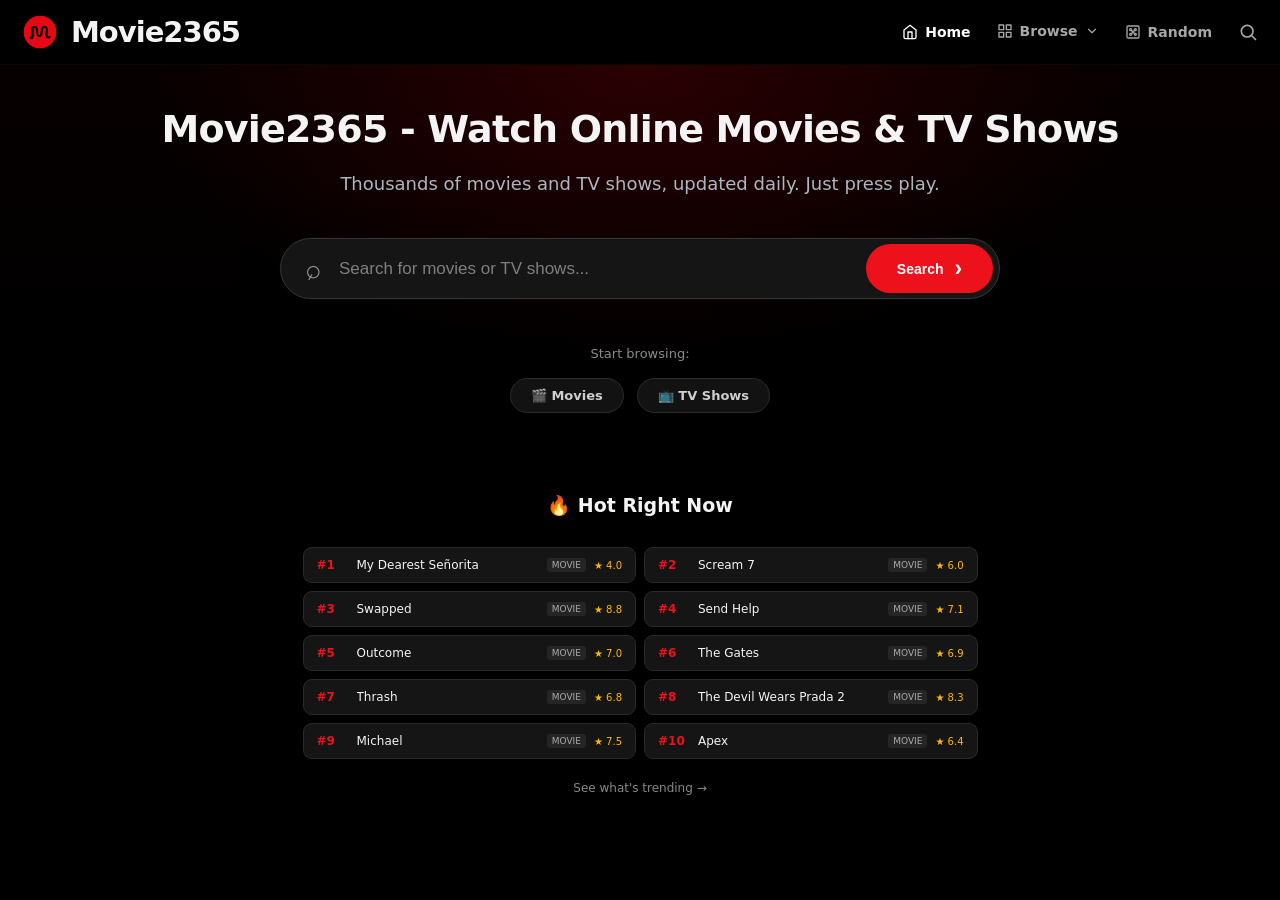
==== index.html @ bbe4cc3d "Update index.html" ====
<!DOCTYPE html>
<html lang="en">
<head>
  <meta charset="UTF-8">
  <meta name="viewport" content="width=device-width, initial-scale=1.0">

  <link rel="icon" href="assets/movie2365-logo.png" type="image/png">

  <title>Movie2365 — Watch Movies</title>

  <link rel="stylesheet" href="styles.css">
</head>

<body data-page="home">

  <!-- =========================
       HEADER
       ========================= -->

  <header class="site-header">

    <a class="brand" href="https://movie2365.github.io">
     <img
       src="assets/movie2365-logo.png"
       alt="Movie2365 logo"
       style="width: 30px !important; height: 36px !important; object-fit: contain; flex: 0 0 36px;"
     >
      <span>Movie2365</span>
    </a>

    <nav>
<nav>

  <!-- Home -->
  <a
    href="https://movie2365.github.io"
    class="nav-link active"
  >

    <svg
      xmlns="http://www.w3.org/2000/svg"
      width="16"
      height="16"
      viewBox="0 0 24 24"
      fill="none"
      stroke="currentColor"
      stroke-width="2"
      stroke-linecap="round"
      stroke-linejoin="round"
      aria-hidden="true"
    >
      <path d="m3 9 9-7 9 7v11a2 2 0 0 1-2 2H5a2 2 0 0 1-2-2z"></path>
      <polyline points="9 22 9 12 15 12 15 22"></polyline>
    </svg>

    <span class="nav-text">Home</span>

  </a>


  <!-- Browse Dropdown -->
  <details class="nav-dropdown">

    <summary
      class="nav-dropdown-toggle"
      aria-label="Browse content categories"
    >

      <svg
        xmlns="http://www.w3.org/2000/svg"
        width="16"
        height="16"
        viewBox="0 0 24 24"
        fill="none"
        stroke="currentColor"
        stroke-width="2"
        stroke-linecap="round"
        stroke-linejoin="round"
        aria-hidden="true"
      >
        <rect x="3" y="3" width="7" height="7"></rect>
        <rect x="14" y="3" width="7" height="7"></rect>
        <rect x="14" y="14" width="7" height="7"></rect>
        <rect x="3" y="14" width="7" height="7"></rect>
      </svg>

      <span class="nav-text">Browse</span>

      <svg
        xmlns="http://www.w3.org/2000/svg"
        width="14"
        height="14"
        viewBox="0 0 24 24"
        fill="none"
        stroke="currentColor"
        stroke-width="2"
        stroke-linecap="round"
        stroke-linejoin="round"
        aria-hidden="true"
      >
        <polyline points="6 9 12 15 18 9"></polyline>
      </svg>

    </summary>


    <div class="nav-dropdown-menu">

      <a
        href="/library/movies/index.html"
        class="nav-dropdown-item"
      >
        🎬 Movies
      </a>

      <a
        href="/library/tv-shows/index.html"
        class="nav-dropdown-item"
      >
        📺 TV Shows
      </a>

    </div>

  </details>


  <!-- Random -->
  <a
    href="search.html?random=1"
    id="randomNavLink"
    class="nav-link"
    rel="nofollow"
    title="Pick a random movie or TV show"
  >

    <svg
      xmlns="http://www.w3.org/2000/svg"
      width="16"
      height="16"
      viewBox="0 0 24 24"
      fill="none"
      stroke="currentColor"
      stroke-width="2"
      stroke-linecap="round"
      stroke-linejoin="round"
      aria-hidden="true"
    >
      <rect x="3" y="3" width="18" height="18" rx="2" ry="2"></rect>
      <circle cx="8.5" cy="8.5" r="1.5"></circle>
      <circle cx="15.5" cy="8.5" r="1.5"></circle>
      <circle cx="15.5" cy="15.5" r="1.5"></circle>
      <circle cx="8.5" cy="15.5" r="1.5"></circle>
      <circle cx="12" cy="12" r="1.5"></circle>
    </svg>

    <span class="nav-text">Random</span>

  </a>


  <!-- Search -->
  <a
    class="search-icon"
    href="/search"
    aria-label="Search"
    title="Search"
  >

    <svg
      xmlns="http://www.w3.org/2000/svg"
      width="20"
      height="20"
      viewBox="0 0 24 24"
      fill="none"
      stroke="currentColor"
      stroke-width="2"
      stroke-linecap="round"
      stroke-linejoin="round"
      aria-hidden="true"
    >
      <circle cx="11" cy="11" r="7"></circle>
      <line x1="16.5" y1="16.5" x2="21" y2="21"></line>
    </svg>

  </a>

</nav>

  </header>


  <!-- =========================
       MAIN CONTENT
       ========================= -->

  <main>

    <!-- HERO / SEARCH SECTION -->

    <section class="hero">

      <h1>
        Movie2365 - Watch Online Movies &amp; TV Shows
      </h1>

      <p>
        Thousands of movies and TV shows, updated daily. Just press play.
      </p>


      <!-- SEARCH -->

      <form
        class="search-bar"
        action="search.html"
      >

        <span class="search-symbol">
          ⌕
        </span>

        <input
          name="q"
          type="search"
          placeholder="Search for movies or TV shows..."
          autocomplete="off"
        >

        <button type="submit">
          Search <span>›</span>
        </button>

      </form>


      <!-- QUICK LINKS -->

      <div class="browse-label">
        Start browsing:
      </div>

      <div class="quick-links">

        <a
          class="quick"
          href="/library/movies"
        >
          🎬 <span>Movies</span>
        </a>

        <a
          class="quick"
          href="/library/tv-shows"
        >
          📺 <span>TV Shows</span>
        </a>

      </div>

    </section>


    <!-- =========================
         HOT RIGHT NOW
         ========================= -->

    <section class="trending">

      <h2>
        🔥 Hot Right Now
      </h2>

      <!--
        JavaScript will automatically
        generate the movie list here.
      -->

      <div
        id="hot-list"
        class="hot-list"
      ></div>


      <a
        class="trending-link"
        href="search.html"
      >
        See what's trending →
      </a>

    </section>

  </main>


  <!-- =========================
       JAVASCRIPT
       ========================= -->

  <script src="app.js"></script>

</body>
</html>
---- styles.css ----
:root {
  --bg: #000000;
  --panel: #141414;
  --panel-2: #181818;
  --border: #2c2c2c;

  --muted: #8f8f8f;
  --text: #f4f4f4;

  --red: #ed111c;
  --red-dark: #a4070d;

  --gold: #ffb800;
}


/* =========================
   BASIC RESET
   ========================= */

* {
  box-sizing: border-box;
}


html {
  background: var(--bg);
}


body {
  margin: 0;
  min-height: 100vh;

  color: var(--text);
  background: #000000;

  font-family:
    Inter,
    ui-sans-serif,
    system-ui,
    -apple-system,
    BlinkMacSystemFont,
    "Segoe UI",
    sans-serif;
}


a {
  color: inherit;
  text-decoration: none;
}


/* =========================
   HEADER
   ========================= */

.site-header {

  height: 64px;

  max-width: 1240px;

  margin: 0 auto;

  padding: 0 2px;

  display: flex;

  align-items: center;

  justify-content: space-between;
}


/* LOGO */

.brand {

  display: inline-flex;

  align-items: center;

  gap: 13px;

  font-size: 29px;

  font-weight: 800;

  letter-spacing: -1px;
}


.brand-mark {

  width: 37px;
  height: 37px;

  display: grid;

  place-items: center;

  border-radius: 12px;

  color: white;

  background: var(--red);

  font-size: 18px;

  padding-left: 2px;
}


/* NAVIGATION */

nav {

  display: flex;

  align-items: center;

  gap: 28px;

  color: #b8b8b8;

  font-size: 14px;

  font-weight: 650;
}


nav a {

  transition:
    color 0.2s ease;
}


nav a:hover,
nav a.active {

  color: white;
}


.search-icon {

  font-size: 26px;

  line-height: 1;

  top: -12px;
}


/* =========================
   HOME HERO
   ========================= */

.hero {

  min-height: 380px;

  padding:
    42px
    20px
    38px;

  text-align: center;

  display: flex;

  flex-direction: column;

  align-items: center;

  background:

    radial-gradient(
      ellipse at 50% 0%,
      rgba(110, 0, 8, 0.34),
      transparent 55%
    ),

    linear-gradient(
      #070000,
      #000000 76%
    );

  border-top: 1px solid #080808;
}


.hero h1 {

  margin:
    0
    0
    22px;

  font-size:
    clamp(
      29px,
      3vw,
      38px
    );

  letter-spacing: -0.8px;
}


.hero p {

  margin:
    0
    0
    44px;

  color: #aeb6c1;

  font-size: 18px;
}


/* =========================
   SEARCH BAR
   ========================= */

.search-bar,
.results-search {

  width:
    min(
      720px,
      92vw
    );

  height: 61px;

  border: 1px solid #353535;

  border-radius: 32px;

  background: #151515;

  display: flex;

  align-items: center;

  padding:
    5px
    6px
    5px
    23px;

  box-shadow:
    0 0 0 1px rgba(255, 255, 255, 0.015),
    0 10px 40px rgba(0, 0, 0, 0.35);
}


.search-symbol {

  color: #999;

  font-size: 27px;

  margin-right: 17px;

  transform: rotate(-15deg);
}


.search-bar input,
.results-search input {

  min-width: 0;

  flex: 1;

  height: 100%;

  border: 0;

  outline: 0;

  background: transparent;

  color: white;

  font-size: 17px;
}


.search-bar input::placeholder,
.results-search input::placeholder {

  color: #7f7f7f;
}


/* SEARCH BUTTON */

.search-bar button {

  height: 49px;

  min-width: 127px;

  border: 0;

  border-radius: 26px;

  background: var(--red);

  color: white;

  font-weight: 800;

  font-size: 14px;

  cursor: pointer;

  transition:
    background 0.2s ease,
    transform 0.2s ease;
}

.search-button {
  height: 39px;
  min-width: 117px;
  border: 0;
  border-radius: 26px;
  background: var(--red);
  color: white;
  font-weight: 800;
  font-size: 14px;
  cursor: pointer;
}


.search-bar button:hover {

  background: #ff1d29;

  transform: translateY(-1px);
}


.search-bar button span {

  font-size: 23px;

  vertical-align: -2px;

  margin-left: 7px;
}


/* =========================
   QUICK LINKS
   ========================= */

.browse-label {

  margin-top: 47px;

  color: #8c8c8c;

  font-size: 13px;
}


.quick-links {

  display: flex;

  gap: 13px;

  margin-top: 17px;
}


.quick,
.filter {

  border: 1px solid #2c2c2c;

  background: #121212;

  border-radius: 23px;

  padding:
    9px
    20px;

  color: #cfcfcf;

  font-weight: 700;

  font-size: 13px;

  cursor: pointer;
}


.quick:hover,
.quick.active {

  border-color: #3b3b3b;

  background: #171717;
}


/* =========================
   HOT RIGHT NOW
   ========================= */

.trending {

  max-width: 675px;

  margin:
    43px
    auto
    90px;

  text-align: center;
}


.trending h2 {

  font-size: 19px;

  margin:
    0
    0
    30px;
}


.hot-list {

  display: grid;

  grid-template-columns:
    1fr
    1fr;

  gap: 8px;
}


.hot-row {

  height: 36px;

  padding:
    0
    13px;

  display: grid;

  grid-template-columns:
    32px
    1fr
    auto
    auto;

  gap: 8px;

  align-items: center;

  text-align: left;

  border:
    1px solid
    #2b2b2b;

  border-radius: 9px;

  background: #151515;

  font-size: 12px;

  transition:
    transform 0.15s,
    border-color 0.15s;
}


.hot-row:hover {

  transform:
    translateY(-1px);

  border-color: #4a4a4a;
}


.rank {

  color: var(--red);

  font-weight: 900;
}


.hot-title {

  white-space: nowrap;

  overflow: hidden;

  text-overflow: ellipsis;
}


.hot-type {

  color: #aaa;

  background: #252525;

  border-radius: 3px;

  padding:
    2px
    5px;

  font-size: 9px;
}


.hot-rating {

  color: var(--gold);

  font-size: 10px;
}


.trending-link {

  display: inline-block;

  margin-top: 22px;

  color: #888;

  font-size: 12px;
}


.trending-link:hover {

  color: white;
}


/* =========================
   SEARCH PAGE
   ========================= */

.search-page {

  width:
    min(
      1240px,
      92vw
    );

  margin:
    38px
    auto
    80px;
}


.results-search {

  width:
    min(
      585px,
      100%
    );

  height: 56px;

  margin: 0 auto;

  border-color: var(--red);

  border-radius: 12px;
}


.results-search .search-symbol {

  font-size: 23px;
}


.clear-search {

  width: 40px;

  height: 40px;

  border: 0;

  background: transparent;

  color: #1770aa;

  font-size: 26px;

  cursor: pointer;
}


/* FILTERS */

.filters {

  display: flex;

  justify-content: center;

  gap: 5px;

  margin:
    14px
    0
    10px;
}


.filter {

  border: 0;

  padding:
    8px
    18px;
}


.filter.active {

  background: var(--red);

  color: white;
}


/* RESULT COUNT */

.result-count {

  text-align: center;

  color: #8d8d8d;

  font-size: 12px;

  margin:
    0
    0
    28px;
}


/* =========================
   MOVIE GRID
   ========================= */

.movie-grid {

  display: grid;

  grid-template-columns:
    repeat(
      6,
      minmax(
        0,
        1fr
      )
    );

  gap:
    18px
    18px;
}


.movie-card {

  min-width: 0;

  display: block;

  cursor: pointer;
}


.poster {

  position: relative;

  aspect-ratio: 2 / 3;

  overflow: hidden;

  border-radius: 8px;

  background: #111;

  border:
    1px solid
    #202020;

  transition:
    transform 0.2s ease,
    border-color 0.2s ease;
}


.movie-card:hover .poster {

  transform: translateY(-3px);

  border-color: #444;
}


.poster img {

  width: 100%;

  height: 100%;

  object-fit: cover;

  display: block;
}


/* =========================
   POSTER PLACEHOLDER
   ========================= */

.poster-placeholder {

  height: 100%;

  display: flex;

  flex-direction: column;

  justify-content: center;

  align-items: center;

  background:

    linear-gradient(
      145deg,
      #171717,
      #0b0b0b
    );

  color: #555;

  text-align: center;
}


.poster-placeholder span {

  font-weight: 900;

  font-size: 13px;

  letter-spacing: 2px;
}


.poster-placeholder small {

  margin-top: 7px;

  color: #3e3e3e;

  font-size: 9px;
}


/* =========================
   MOVIE RATING
   ========================= */

.rating {

  position: absolute;

  top: 7px;

  left: 7px;

  padding:
    4px
    6px;

  background:
    rgba(
      0,
      0,
      0,
      0.78
    );

  color: var(--gold);

  border-radius: 4px;

  font-size: 11px;

  font-weight: 800;
}


/* =========================
   MOVIE PLAY BUTTON
   ========================= */

.poster-play {

  position: absolute;

  inset:
    50%
    auto
    auto
    50%;

  transform:
    translate(
      -50%,
      -50%
    )
    scale(0.85);

  opacity: 0;

  width: 48px;

  height: 48px;

  display: grid;

  place-items: center;

  border-radius: 50%;

  background: var(--red);

  color: white;

  transition:
    0.18s ease;
}


.movie-card:hover .poster-play {

  opacity: 1;

  transform:
    translate(
      -50%,
      -50%
    )
    scale(1);
}


/* =========================
   MOVIE TEXT
   ========================= */

.movie-card-title {

  margin-top: 9px;

  font-weight: 750;

  font-size: 13px;

  white-space: nowrap;

  overflow: hidden;

  text-overflow: ellipsis;
}


.movie-meta {

  margin-top: 4px;

  color: #777;

  font-size: 10px;
}


/* =========================
   EMPTY SEARCH
   ========================= */

.empty-state {

  grid-column:
    1 /
    -1;

  padding: 60px;

  text-align: center;

  color: #777;
}


/* =========================
   WATCH PAGE
   ========================= */

.watch-page {

  width:
    min(
      1240px,
      92vw
    );

  margin:
    0
    auto
    70px;
}


/* =========================
   PLAYER
   ========================= */

.player-wrap {

  position: relative;

  width: 100%;

  aspect-ratio: 16 / 9;

  min-height: 480px;

  overflow: hidden;

  border-radius: 10px;

  background: #070707;

  border:
    1px solid
    #101010;
}


.player-stack {

  position: absolute;

  inset: 0;
}


.server-frame {

  width: 100%;

  height: 100%;

  position: absolute;

  inset: 0;

  border: 0;

  display: none;

  background: #050505;
}


.server-frame.active {

  display: block;
}


/* =========================
   PLAYER FALLBACK
   ========================= */

.player-fallback {

  position: absolute;

  inset: 0;

  display: flex;

  flex-direction: column;

  align-items: center;

  justify-content: center;

  pointer-events: none;

  background:

    radial-gradient(
      circle at center,
      #171717 0,
      #070707 42%,
      #030303 100%
    );
}


.player-fallback:not(.visible) {

  display: none;
}


.fallback-play {

  width: 68px;

  height: 68px;

  display: grid;

  place-items: center;

  border-radius: 50%;

  background: var(--red);

  font-size: 24px;

  padding-left: 4px;
}


.player-fallback p {

  color: #aaa;

  font-size: 13px;
}


code {

  color: #ddd;
}


/* =========================
   SERVER NOTICE
   ========================= */

.server-notice {

  width: max-content;

  max-width: 100%;

  margin:
    34px
    auto
    10px;

  padding:
    10px
    17px;

  border:
    1px solid
    #5d4e00;

  border-radius: 8px;

  color: #ffd400;

  background: #171500;

  font-size: 12px;
}


/* =========================
   SERVER BUTTONS
   ========================= */

.server-buttons {

  display: flex;

  flex-wrap: wrap;

  justify-content: center;

  gap: 8px;

  padding:
    0
    10px;
}


.server-button {

  border:
    1px solid
    #303030;

  background: #151515;

  color: #bbb;

  padding:
    8px
    17px;

  border-radius: 7px;

  cursor: pointer;

  font-size: 12px;

  transition:
    0.15s;
}


.server-button:hover {

  border-color: #4a4a4a;

  color: white;
}


.server-button.active {

  border-color: var(--red);

  background: var(--red);

  color: white;
}


/* =========================
   MOVIE INFORMATION
   ========================= */

.movie-info {

  margin-top: 30px;

  padding-top: 18px;

  border-top:
    1px solid
    #191919;

  display: flex;

  align-items: center;

  justify-content: space-between;
}


.movie-info h1 {

  margin:
    0
    0
    6px;

  font-size: 24px;
}


.movie-info p {

  margin: 0;

  color: #777;

  font-size: 12px;
}


.back-link {

  color: #aaa;

  font-size: 13px;
}


.back-link:hover {

  color: white;
}


/* =========================
   RESPONSIVE — TABLET
   ========================= */

@media (max-width: 1000px) {

  .movie-grid {

    grid-template-columns:
      repeat(
        4,
        minmax(
          0,
          1fr
        )
      );
  }


  .site-header {

    padding:
      0
      20px;
  }

}


/* =========================
   RESPONSIVE — MOBILE
   ========================= */

@media (max-width: 700px) {

  .site-header {

    height: 58px;
  }


  .brand {

    font-size: 23px;
  }


  .brand-mark {

    width: 31px;

    height: 31px;
  }


  nav {

    gap: 12px;

    font-size: 11px;
  }


  nav a:nth-child(3) {

    display: none;
  }


  .hero {

    min-height: 400px;

    padding-top: 50px;
  }


  .hero p {

    font-size: 14px;

    margin-bottom: 30px;
  }


  .hot-list {

    grid-template-columns: 1fr;
  }


  .movie-grid {

    grid-template-columns:
      repeat(
        2,
        minmax(
          0,
          1fr
        )
      );

    gap:
      16px
      12px;
  }
  .brand-logo {
    width: 30px;
    height: 30px;
    object-fit: contain;
    display: block;
  }


  .player-wrap {

    min-height: 250px;
  }


  .movie-info {

    align-items: flex-start;

    gap: 15px;

    flex-direction: column;
  }

}

/* =====================
   SHOW PAGE
===================== */


.show-page {
    width: 1200px;
    max-width: 90%;
    margin: auto;
    padding-top: 40px;
}



.show-header {

    display:flex;
    gap:30px;
    align-items:center;
    margin-bottom:40px;

}



.show-poster {

    width:220px;
    height:330px;
    object-fit:cover;
    border-radius:12px;

}



.show-header h1 {

    font-size:40px;
    margin-bottom:10px;

}



.show-header p {

    color:#aaa;
    font-size:18px;

}




.episodes-section {

    margin-top:40px;

}



.episodes-header {

    display:flex;
    justify-content:space-between;
    align-items:center;

}



.episodes-header h2 {

    font-size:28px;

}



#season-select {

    background:#111;
    color:white;
    border:1px solid #333;
    padding:12px 20px;
    border-radius:8px;

}




.episode-card {

    display:flex;
    align-items:center;
    gap:20px;

    background:#151515;

    border:1px solid #292929;

    padding:20px;

    margin:12px 0;

    border-radius:10px;

    color:white;

    text-decoration:none;

    transition:.2s;

}



.episode-card:hover {

    background:#222;

}



.episode-number {

    font-size:22px;
    color:#aaa;
    width:40px;

}



.episode-card span {

    margin-left:auto;
    color:red;
    font-size:22px;

}

.library-subtitle {
  margin: 0 0 30px;

  color: #bdbdbd;

  font-size: 16px;

  font-weight: 600;

  letter-spacing: 1px;

  text-transform: uppercase;

  opacity: 0.9;
}

/* =========================
   LIBRARY SWITCH BUTTONS
   ========================= */

.library-switch {

  display: flex;

  justify-content: center;

  align-items: center;

  gap: 12px;

  margin-top: 25px;

  margin-bottom: 35px;

}


.library-switch-button {

  display: inline-flex;

  align-items: center;

  justify-content: center;

  padding: 11px 22px;

  border-radius: 30px;

  background: #ed111c;

  color: white;

  font-size: 13px;

  font-weight: 800;

  border: 1px solid #ff2833;

  transition:
    transform 0.2s ease,
    background 0.2s ease,
    box-shadow 0.2s ease;

}


.library-switch-button:hover {

  background: #ff1d29;

  transform: translateY(-2px);

  box-shadow:
    0 6px 20px rgba(237, 17, 28, 0.3);

}


.library-switch-button.active {

  background: #a4070d;

  border-color: #ed111c;

}

:root {
  --bg: #000000;
  --panel: #141414;
  --panel-2: #181818;
  --border: #2c2c2c;

  --muted: #8f8f8f;
  --text: #f4f4f4;

  --red: #ed111c;
  --red-dark: #a4070d;

  --gold: #ffb800;
}


/* =========================
   BASIC RESET
   ========================= */

* {
  box-sizing: border-box;
}


html {
  background: var(--bg);
}


body {
  margin: 0;
  min-height: 100vh;

  color: var(--text);
  background: #000000;

  font-family:
    Inter,
    ui-sans-serif,
    system-ui,
    -apple-system,
    BlinkMacSystemFont,
    "Segoe UI",
    sans-serif;
}


a {
  color: inherit;
  text-decoration: none;
}


/* =========================
   HEADER
   ========================= */

.site-header {

  height: 64px;

  max-width: 1240px;

  margin: 0 auto;

  padding: 0 2px;

  display: flex;

  align-items: center;

  justify-content: space-between;
}


/* LOGO */

.brand {

  display: inline-flex;

  align-items: center;

  gap: 13px;

  font-size: 29px;

  font-weight: 800;

  letter-spacing: -1px;
}


.brand-mark {

  width: 37px;
  height: 37px;

  display: grid;

  place-items: center;

  border-radius: 12px;

  color: white;

  background: var(--red);

  font-size: 18px;

  padding-left: 2px;
}


/* NAVIGATION */

nav {

  display: flex;

  align-items: center;

  gap: 28px;

  color: #b8b8b8;

  font-size: 14px;

  font-weight: 650;
}


nav a {

  transition:
    color 0.2s ease;
}


nav a:hover,
nav a.active {

  color: white;
}


.search-icon {

  font-size: 26px;

  line-height: 1;

  top: -12px;
}


/* =========================
   HOME HERO
   ========================= */

.hero {

  min-height: 380px;

  padding:
    42px
    20px
    38px;

  text-align: center;

  display: flex;

  flex-direction: column;

  align-items: center;

  background:

    radial-gradient(
      ellipse at 50% 0%,
      rgba(110, 0, 8, 0.34),
      transparent 55%
    ),

    linear-gradient(
      #070000,
      #000000 76%
    );

  border-top: 1px solid #080808;
}


.hero h1 {

  margin:
    0
    0
    22px;

  font-size:
    clamp(
      29px,
      3vw,
      38px
    );

  letter-spacing: -0.8px;
}


.hero p {

  margin:
    0
    0
    44px;

  color: #aeb6c1;

  font-size: 18px;
}


/* =========================
   SEARCH BAR
   ========================= */

.search-bar,
.results-search {

  width:
    min(
      720px,
      92vw
    );

  height: 61px;

  border: 1px solid #353535;

  border-radius: 32px;

  background: #151515;

  display: flex;

  align-items: center;

  padding:
    5px
    6px
    5px
    23px;

  box-shadow:
    0 0 0 1px rgba(255, 255, 255, 0.015),
    0 10px 40px rgba(0, 0, 0, 0.35);
}


.search-symbol {

  color: #999;

  font-size: 27px;

  margin-right: 17px;

  transform: rotate(-15deg);
}


.search-bar input,
.results-search input {

  min-width: 0;

  flex: 1;

  height: 100%;

  border: 0;

  outline: 0;

  background: transparent;

  color: white;

  font-size: 17px;
}


.search-bar input::placeholder,
.results-search input::placeholder {

  color: #7f7f7f;
}


/* SEARCH BUTTON */

.search-bar button {

  height: 49px;

  min-width: 127px;

  border: 0;

  border-radius: 26px;

  background: var(--red);

  color: white;

  font-weight: 800;

  font-size: 14px;

  cursor: pointer;

  transition:
    background 0.2s ease,
    transform 0.2s ease;
}

.search-button {
  height: 39px;
  min-width: 117px;
  border: 0;
  border-radius: 26px;
  background: var(--red);
  color: white;
  font-weight: 800;
  font-size: 14px;
  cursor: pointer;
}


.search-bar button:hover {

  background: #ff1d29;

  transform: translateY(-1px);
}


.search-bar button span {

  font-size: 23px;

  vertical-align: -2px;

  margin-left: 7px;
}


/* =========================
   QUICK LINKS
   ========================= */

.browse-label {

  margin-top: 47px;

  color: #8c8c8c;

  font-size: 13px;
}


.quick-links {

  display: flex;

  gap: 13px;

  margin-top: 17px;
}


.quick,
.filter {

  border: 1px solid #2c2c2c;

  background: #121212;

  border-radius: 23px;

  padding:
    9px
    20px;

  color: #cfcfcf;

  font-weight: 700;

  font-size: 13px;

  cursor: pointer;
}


.quick:hover,
.quick.active {

  border-color: #3b3b3b;

  background: #171717;
}


/* =========================
   HOT RIGHT NOW
   ========================= */

.trending {

  max-width: 675px;

  margin:
    43px
    auto
    90px;

  text-align: center;
}


.trending h2 {

  font-size: 19px;

  margin:
    0
    0
    30px;
}


.hot-list {

  display: grid;

  grid-template-columns:
    1fr
    1fr;

  gap: 8px;
}


.hot-row {

  height: 36px;

  padding:
    0
    13px;

  display: grid;

  grid-template-columns:
    32px
    1fr
    auto
    auto;

  gap: 8px;

  align-items: center;

  text-align: left;

  border:
    1px solid
    #2b2b2b;

  border-radius: 9px;

  background: #151515;

  font-size: 12px;

  transition:
    transform 0.15s,
    border-color 0.15s;
}


.hot-row:hover {

  transform:
    translateY(-1px);

  border-color: #4a4a4a;
}


.rank {

  color: var(--red);

  font-weight: 900;
}


.hot-title {

  white-space: nowrap;

  overflow: hidden;

  text-overflow: ellipsis;
}


.hot-type {

  color: #aaa;

  background: #252525;

  border-radius: 3px;

  padding:
    2px
    5px;

  font-size: 9px;
}


.hot-rating {

  color: var(--gold);

  font-size: 10px;
}


.trending-link {

  display: inline-block;

  margin-top: 22px;

  color: #888;

  font-size: 12px;
}


.trending-link:hover {

  color: white;
}


/* =========================
   SEARCH PAGE
   ========================= */

.search-page {

  width:
    min(
      1240px,
      92vw
    );

  margin:
    38px
    auto
    80px;
}


.results-search {

  width:
    min(
      585px,
      100%
    );

  height: 56px;

  margin: 0 auto;

  border-color: var(--red);

  border-radius: 12px;
}


.results-search .search-symbol {

  font-size: 23px;
}


.clear-search {

  width: 40px;

  height: 40px;

  border: 0;

  background: transparent;

  color: #1770aa;

  font-size: 26px;

  cursor: pointer;
}


/* FILTERS */

.filters {

  display: flex;

  justify-content: center;

  gap: 5px;

  margin:
    14px
    0
    10px;
}


.filter {

  border: 0;

  padding:
    8px
    18px;
}


.filter.active {

  background: var(--red);

  color: white;
}


/* RESULT COUNT */

.result-count {

  text-align: center;

  color: #8d8d8d;

  font-size: 12px;

  margin:
    0
    0
    28px;
}


/* =========================
   MOVIE GRID
   ========================= */

.movie-grid {

  display: grid;

  grid-template-columns:
    repeat(
      6,
      minmax(
        0,
        1fr
      )
    );

  gap:
    18px
    18px;
}


.movie-card {

  min-width: 0;

  display: block;

  cursor: pointer;
}


.poster {

  position: relative;

  aspect-ratio: 2 / 3;

  overflow: hidden;

  border-radius: 8px;

  background: #111;

  border:
    1px solid
    #202020;

  transition:
    transform 0.2s ease,
    border-color 0.2s ease;
}


.movie-card:hover .poster {

  transform: translateY(-3px);

  border-color: #444;
}


.poster img {

  width: 100%;

  height: 100%;

  object-fit: cover;

  display: block;
}


/* =========================
   POSTER PLACEHOLDER
   ========================= */

.poster-placeholder {

  height: 100%;

  display: flex;

  flex-direction: column;

  justify-content: center;

  align-items: center;

  background:

    linear-gradient(
      145deg,
      #171717,
      #0b0b0b
    );

  color: #555;

  text-align: center;
}


.poster-placeholder span {

  font-weight: 900;

  font-size: 13px;

  letter-spacing: 2px;
}


.poster-placeholder small {

  margin-top: 7px;

  color: #3e3e3e;

  font-size: 9px;
}


/* =========================
   MOVIE RATING
   ========================= */

.rating {

  position: absolute;

  top: 7px;

  left: 7px;

  padding:
    4px
    6px;

  background:
    rgba(
      0,
      0,
      0,
      0.78
    );

  color: var(--gold);

  border-radius: 4px;

  font-size: 11px;

  font-weight: 800;
}


/* =========================
   MOVIE PLAY BUTTON
   ========================= */

.poster-play {

  position: absolute;

  inset:
    50%
    auto
    auto
    50%;

  transform:
    translate(
      -50%,
      -50%
    )
    scale(0.85);

  opacity: 0;

  width: 48px;

  height: 48px;

  display: grid;

  place-items: center;

  border-radius: 50%;

  background: var(--red);

  color: white;

  transition:
    0.18s ease;
}


.movie-card:hover .poster-play {

  opacity: 1;

  transform:
    translate(
      -50%,
      -50%
    )
    scale(1);
}


/* =========================
   MOVIE TEXT
   ========================= */

.movie-card-title {

  margin-top: 9px;

  font-weight: 750;

  font-size: 13px;

  white-space: nowrap;

  overflow: hidden;

  text-overflow: ellipsis;
}


.movie-meta {

  margin-top: 4px;

  color: #777;

  font-size: 10px;
}


/* =========================
   EMPTY SEARCH
   ========================= */

.empty-state {

  grid-column:
    1 /
    -1;

  padding: 60px;

  text-align: center;

  color: #777;
}


/* =========================
   WATCH PAGE
   ========================= */

.watch-page {

  width:
    min(
      1240px,
      92vw
    );

  margin:
    0
    auto
    70px;
}


/* =========================
   PLAYER
   ========================= */

.player-wrap {

  position: relative;

  width: 100%;

  aspect-ratio: 16 / 9;

  min-height: 480px;

  overflow: hidden;

  border-radius: 10px;

  background: #070707;

  border:
    1px solid
    #101010;
}


.player-stack {

  position: absolute;

  inset: 0;
}


.server-frame {

  width: 100%;

  height: 100%;

  position: absolute;

  inset: 0;

  border: 0;

  display: none;

  background: #050505;
}


.server-frame.active {

  display: block;
}


/* =========================
   PLAYER FALLBACK
   ========================= */

.player-fallback {

  position: absolute;

  inset: 0;

  display: flex;

  flex-direction: column;

  align-items: center;

  justify-content: center;

  pointer-events: none;

  background:

    radial-gradient(
      circle at center,
      #171717 0,
      #070707 42%,
      #030303 100%
    );
}


.player-fallback:not(.visible) {

  display: none;
}


.fallback-play {

  width: 68px;

  height: 68px;

  display: grid;

  place-items: center;

  border-radius: 50%;

  background: var(--red);

  font-size: 24px;

  padding-left: 4px;
}


.player-fallback p {

  color: #aaa;

  font-size: 13px;
}


code {

  color: #ddd;
}


/* =========================
   SERVER NOTICE
   ========================= */

.server-notice {

  width: max-content;

  max-width: 100%;

  margin:
    34px
    auto
    10px;

  padding:
    10px
    17px;

  border:
    1px solid
    #5d4e00;

  border-radius: 8px;

  color: #ffd400;

  background: #171500;

  font-size: 12px;
}


/* =========================
   SERVER BUTTONS
   ========================= */

.server-buttons {

  display: flex;

  flex-wrap: wrap;

  justify-content: center;

  gap: 8px;

  padding:
    0
    10px;
}


.server-button {

  border:
    1px solid
    #303030;

  background: #151515;

  color: #bbb;

  padding:
    8px
    17px;

  border-radius: 7px;

  cursor: pointer;

  font-size: 12px;

  transition:
    0.15s;
}


.server-button:hover {

  border-color: #4a4a4a;

  color: white;
}


.server-button.active {

  border-color: var(--red);

  background: var(--red);

  color: white;
}


/* =========================
   MOVIE INFORMATION
   ========================= */

.movie-info {

  margin-top: 30px;

  padding-top: 18px;

  border-top:
    1px solid
    #191919;

  display: flex;

  align-items: center;

  justify-content: space-between;
}


.movie-info h1 {

  margin:
    0
    0
    6px;

  font-size: 24px;
}


.movie-info p {

  margin: 0;

  color: #777;

  font-size: 12px;
}


.back-link {

  color: #aaa;

  font-size: 13px;
}


.back-link:hover {

  color: white;
}


/* =========================
   RESPONSIVE — TABLET
   ========================= */

@media (max-width: 1000px) {

  .movie-grid {

    grid-template-columns:
      repeat(
        4,
        minmax(
          0,
          1fr
        )
      );
  }


  .site-header {

    padding:
      0
      20px;
  }

}


/* =========================
   RESPONSIVE — MOBILE
   ========================= */

@media (max-width: 700px) {

  .site-header {

    height: 58px;
  }


  .brand {

    font-size: 23px;
  }


  .brand-mark {

    width: 31px;

    height: 31px;
  }


  nav {

    gap: 12px;

    font-size: 11px;
  }


  nav a:nth-child(3) {

    display: none;
  }


  .hero {

    min-height: 400px;

    padding-top: 50px;
  }


  .hero p {

    font-size: 14px;

    margin-bottom: 30px;
  }


  .hot-list {

    grid-template-columns: 1fr;
  }


  .movie-grid {

    grid-template-columns:
      repeat(
        2,
        minmax(
          0,
          1fr
        )
      );

    gap:
      16px
      12px;
  }
  .brand-logo {
    width: 30px;
    height: 30px;
    object-fit: contain;
    display: block;
  }


  .player-wrap {

    min-height: 250px;
  }


  .movie-info {

    align-items: flex-start;

    gap: 15px;

    flex-direction: column;
  }

}

/* =====================
   SHOW PAGE
===================== */


.show-page {
    width: 1200px;
    max-width: 90%;
    margin: auto;
    padding-top: 40px;
}



.show-header {

    display:flex;
    gap:30px;
    align-items:center;
    margin-bottom:40px;

}



.show-poster {

    width:220px;
    height:330px;
    object-fit:cover;
    border-radius:12px;

}



.show-header h1 {

    font-size:40px;
    margin-bottom:10px;

}



.show-header p {

    color:#aaa;
    font-size:18px;

}




.episodes-section {

    margin-top:40px;

}



.episodes-header {

    display:flex;
    justify-content:space-between;
    align-items:center;

}



.episodes-header h2 {

    font-size:28px;

}



#season-select {

    background:#111;
    color:white;
    border:1px solid #333;
    padding:12px 20px;
    border-radius:8px;

}




.episode-card {

    display:flex;
    align-items:center;
    gap:20px;

    background:#151515;

    border:1px solid #292929;

    padding:20px;

    margin:12px 0;

    border-radius:10px;

    color:white;

    text-decoration:none;

    transition:.2s;

}



.episode-card:hover {

    background:#222;

}



.episode-number {

    font-size:22px;
    color:#aaa;
    width:40px;

}



.episode-card span {

    margin-left:auto;
    color:red;
    font-size:22px;

}

.library-subtitle {
  margin: 0 0 30px;

  color: #bdbdbd;

  font-size: 16px;

  font-weight: 600;

  letter-spacing: 1px;

  text-transform: uppercase;

  opacity: 0.9;
}

/* =========================
   LIBRARY SWITCH BUTTONS
   ========================= */

.library-switch {

  display: flex;

  justify-content: center;

  align-items: center;

  gap: 12px;

  margin-top: 25px;

  margin-bottom: 35px;

}


.library-switch-button {

  display: inline-flex;

  align-items: center;

  justify-content: center;

  padding: 11px 22px;

  border-radius: 30px;

  background: #ed111c;

  color: white;

  font-size: 13px;

  font-weight: 800;

  border: 1px solid #ff2833;

  transition:
    transform 0.2s ease,
    background 0.2s ease,
    box-shadow 0.2s ease;

}


.library-switch-button:hover {

  background: #ff1d29;

  transform: translateY(-2px);

  box-shadow:
    0 6px 20px rgba(237, 17, 28, 0.3);

}


.library-switch-button.active {

  background: #a4070d;

  border-color: #ed111c;

}

/* =========================
   MODERN NAVIGATION
   ========================= */

nav {
  display: flex;
  align-items: center;
  gap: 26px;

  color: #a8a8a8;

  font-size: 14px;
  font-weight: 650;
}


/* NAV LINKS */

.nav-link,
.nav-dropdown-toggle {

  display: inline-flex;

  align-items: center;

  gap: 7px;

  color: #a8a8a8;

  cursor: pointer;

  transition:
    color 0.2s ease,
    transform 0.2s ease;
}


.nav-link:hover,
.nav-dropdown-toggle:hover,
.nav-link.active {

  color: white;

}


/* SVG ICONS */

.nav-link svg,
.nav-dropdown-toggle svg,
.search-icon svg {

  flex-shrink: 0;

}


/* REMOVE DEFAULT DETAILS ARROW */

.nav-dropdown summary {

  list-style: none;

}

.nav-dropdown summary::-webkit-details-marker {

  display: none;

}


/* BROWSE DROPDOWN */

.nav-dropdown {

  position: relative;

}


.nav-dropdown-toggle {

  user-select: none;

}


.nav-dropdown-toggle svg:last-child {

  transition:
    transform 0.2s ease;

}


.nav-dropdown[open]
.nav-dropdown-toggle
svg:last-child {

  transform: rotate(180deg);

}


/* DROPDOWN MENU */

.nav-dropdown-menu {

  position: absolute;

  top: calc(100% + 12px);

  left: 50%;

  transform: translateX(-50%);

  min-width: 150px;

  padding: 7px;

  background: #151515;

  border: 1px solid #2c2c2c;

  border-radius: 10px;

  box-shadow:
    0 12px 35px rgba(0,0,0,0.5);

  z-index: 1000;

}


/* DROPDOWN ITEMS */

.nav-dropdown-item {

  display: block;

  padding: 10px 12px;

  border-radius: 7px;

  color: #bdbdbd;

  font-size: 13px;

  transition:
    background 0.15s ease,
    color 0.15s ease;

}


.nav-dropdown-item:hover {

  background: #252525;

  color: white;

}


/* SEARCH */

.search-icon {

  display: inline-flex;

  align-items: center;

  justify-content: center;

  color: #a8a8a8;

  transition:
    color 0.2s ease,
    transform 0.2s ease;

}


.search-icon:hover {

  color: white;

  transform: scale(1.08);

}
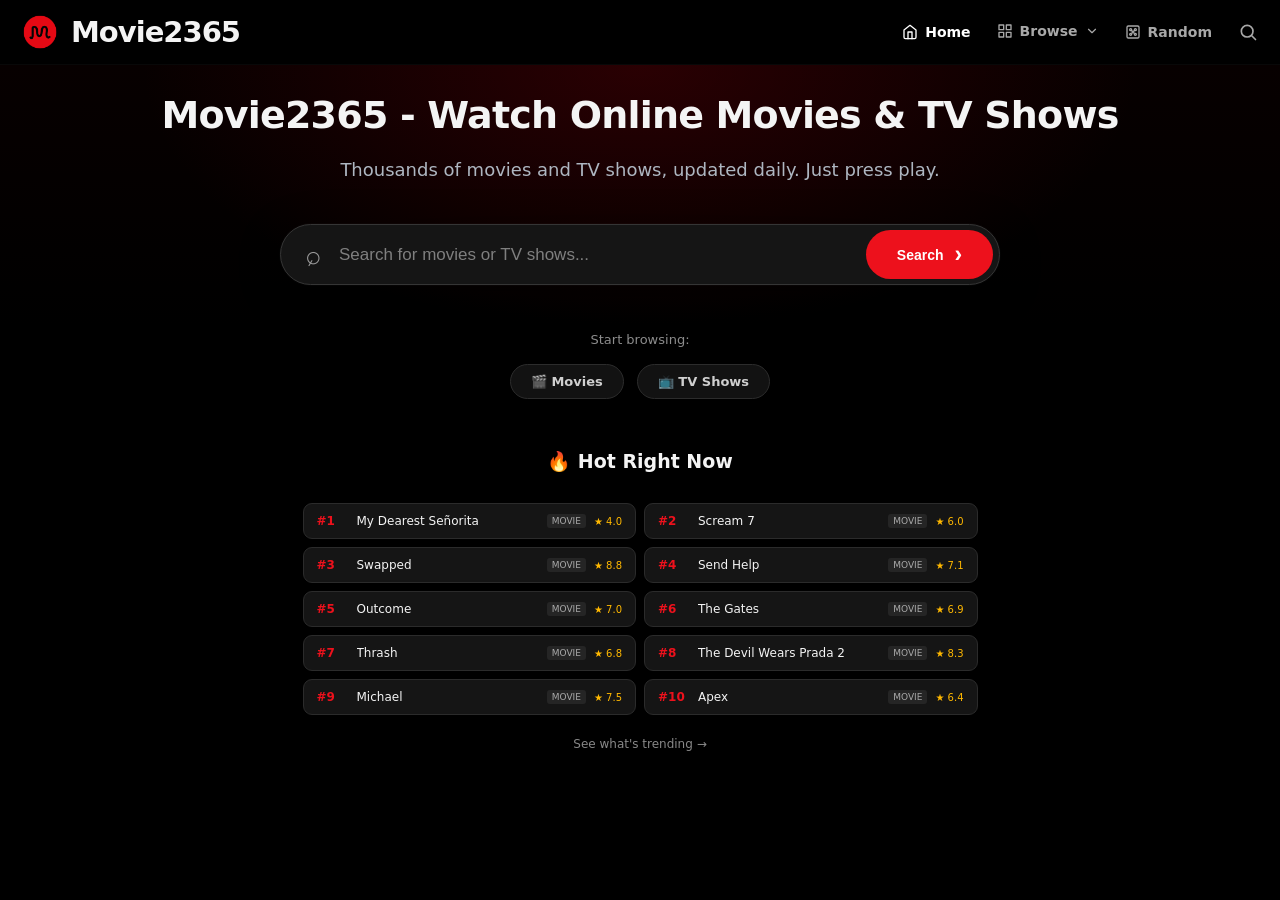
==== commit 0a7e5965: "Update index.html" ====
--- a/index.html
+++ b/index.html
@@ -213,7 +213,7 @@
 
       <form
         class="search-bar"
-        action="search.html"
+        action="/search"
       >
 
         <span class="search-symbol">
--- a/styles.css
+++ b/styles.css
@@ -3136,73 +3136,128 @@
 }
 
 /* =========================
-   LIBRARY SWITCH BUTTONS
-   ========================= */
+   LIBRARY HERO
+========================= */
+
+.hero {
+    min-height: auto;
+
+    padding: 28px 20px 8px;
+
+    text-align: center;
+
+    display: flex;
+    flex-direction: column;
+    align-items: center;
+
+    background:
+        radial-gradient(
+            ellipse at 50% 0%,
+            rgba(110, 0, 8, 0.34),
+            transparent 55%
+        ),
+        linear-gradient(
+            #070000,
+            #000000 76%
+        );
+
+    border-top: 1px solid #080808;
+}
+
+.library-subtitle {
+    margin: 0;
+
+    color: #bdbdbd;
+
+    font-size: 16px;
+
+    font-weight: 600;
+
+    letter-spacing: 1px;
+
+    text-transform: uppercase;
+
+    opacity: 0.9;
+}
+
+
+/* =========================
+   MOVIES / TV SWITCH
+========================= */
 
 .library-switch {
 
-  display: flex;
-
-  justify-content: center;
-
-  align-items: center;
-
-  gap: 12px;
-
-  margin-top: 25px;
-
-  margin-bottom: 35px;
-
-}
-
+    display: flex;
+
+    justify-content: center;
+
+    align-items: center;
+
+    gap: 12px;
+
+    margin-top: 12px;
+
+    margin-bottom: 28px;
+
+}
 
 .library-switch-button {
 
-  display: inline-flex;
-
-  align-items: center;
-
-  justify-content: center;
-
-  padding: 11px 22px;
-
-  border-radius: 30px;
-
-  background: #ed111c;
-
-  color: white;
-
-  font-size: 13px;
-
-  font-weight: 800;
-
-  border: 1px solid #ff2833;
-
-  transition:
-    transform 0.2s ease,
-    background 0.2s ease,
-    box-shadow 0.2s ease;
-
-}
-
+    display: inline-flex;
+
+    align-items: center;
+
+    justify-content: center;
+
+    padding: 11px 22px;
+
+    border-radius: 30px;
+
+    background: #ed111c;
+
+    color: white;
+
+    font-size: 13px;
+
+    font-weight: 800;
+
+    border: 1px solid #ff2833;
+
+    transition:
+        transform 0.2s ease,
+        background 0.2s ease,
+        box-shadow 0.2s ease;
+
+}
 
 .library-switch-button:hover {
 
-  background: #ff1d29;
-
-  transform: translateY(-2px);
-
-  box-shadow:
-    0 6px 20px rgba(237, 17, 28, 0.3);
-
-}
-
+    background: #ff1d29;
+
+    transform: translateY(-2px);
+
+    box-shadow:
+        0 6px 20px rgba(237, 17, 28, 0.3);
+
+}
 
 .library-switch-button.active {
 
-  background: #a4070d;
-
-  border-color: #ed111c;
+    background: #a4070d;
+
+    border-color: #ed111c;
+
+}
+
+
+/* =========================
+   LIBRARY GRID
+========================= */
+
+#tv-library,
+#movie-library {
+
+    margin-top: 0;
 
 }
 
